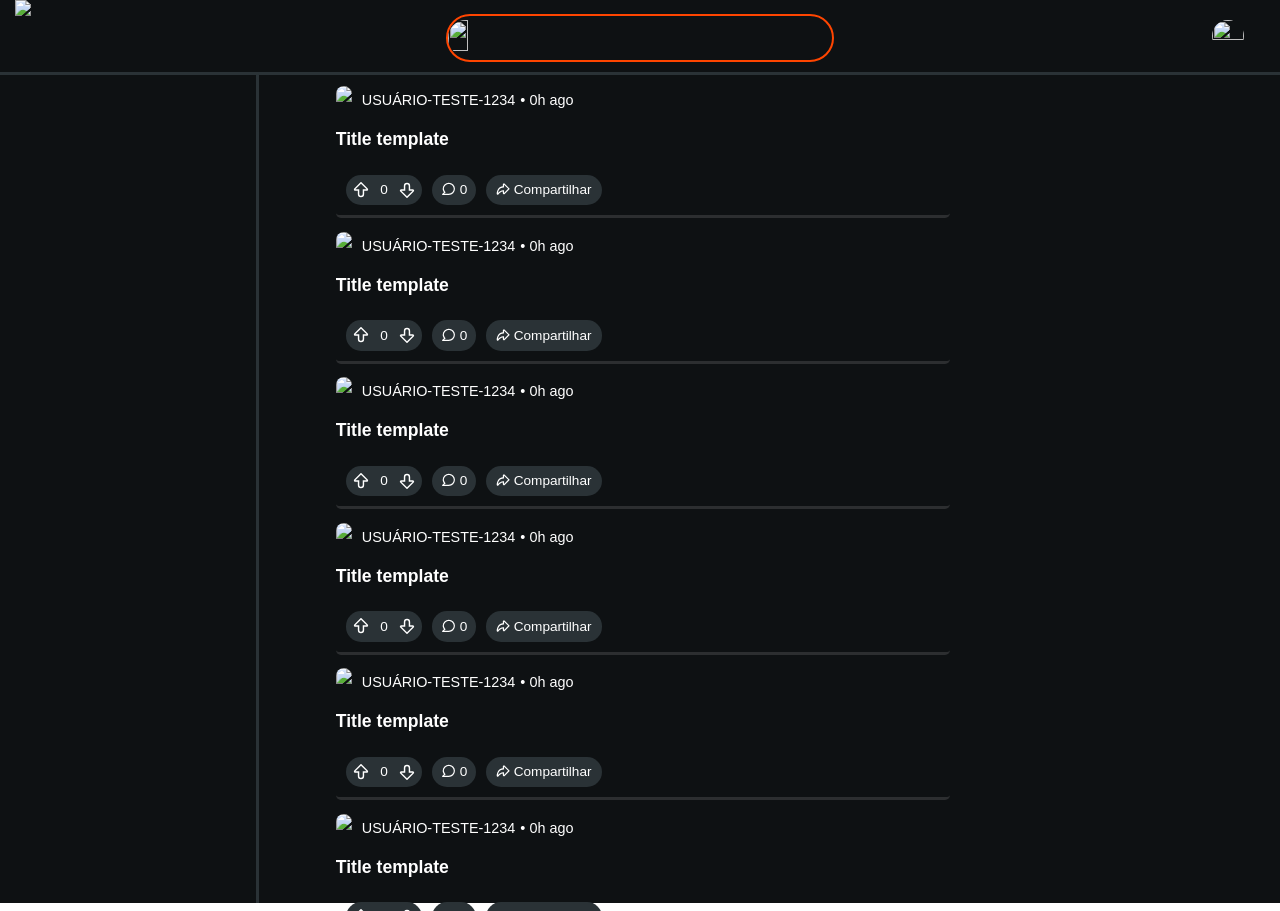
==== community.html @ 072a64a7 "Add files via upload" ====
<!DOCTYPE html>

<html lang="pt-br">

<head>
    <meta charset="UTF-8">
    <meta name="viewport" content="width: device-width initial-scale: 1.0">
    <link rel="stylesheet" href="style.css">
    <title>REDDIT 2</title>
</head>

<body>
    <!--TOPBAR-->
    <div class="main_topbar">
        <img src="https://logos-world.net/wp-content/uploads/2023/12/Reddit-Logo.png" class="logo">

        <!--SEARCH BAR-->
        <div id="main_search" class="search_bar">
            <img src="images/brand/reddit-mascot-no-bg.png" class="search_logo"> <!--logo-->
            <div>
                <input id="search_input" type="text">
                <button id="search_button" class="search_button"></button>
                <!--logo-->
            </div>
        </div>

        <!--PROFILE / SETTINGS-->
        <button id="profile_button" class="profile_button">
            <img id="profile_pfp" class="profile_pfp" src="images/pfps/pfp-mascot-blue.jpg">
        </button>
    </div>

    <!--SIDEBAR LEFT-->
    <div class="main_sidebar_left">
    </div>

    <!--SIDEBAR RIGHT-->
    <div class="main_sidebar_right">
        <!--APENAS PARA EQUILIBRIO DO VIEWPORT-->
    </div>

    <!--CONTENT-WINDOW-->
    <div class="main_content">
        <!--SUBREDDIT-->
        <div class="postx">

        </div>

        <div class="posts" id="posts_div">

            <!--POST TEMPLATE-->
            <div class="post" id="post_template" style="visibility: hidden; position: absolute;">

                <!--HEADER-->
                <div class="post_header">
                    <img class="post_pfp" src="images/pfps/pfp-mascot-blue.jpg">
                    <p class="post_username">USUÁRIO-TESTE-1234</p>
                    <p class="post_timeago">• <span class="time" style="--secs:0"></span> ago</p>
                </div>
                <h1 class="post_title">Title template</h1>

                <!--CONTENT VAI AQUI-->

                <div class="post_content">

                </div>

                <!--FOOTER-->
                <div class="post_footer">
                    <!--VOTES-->
                    <div class="post_votes">
                        <input type="checkbox" class="post_vote_upvote post_vote_button">

                        <p class="post_votes_count">0</p>

                        <input type="checkbox" class="post_vote_downvote post_vote_button">
                    </div>

                    <!--COMMENTS-->
                    <button class="post_subbutton post_button">
                        <svg class="bt_icon" xmlns="http://www.w3.org/2000/svg" viewBox="0 0 22 22">
                            <g>
                                <path
                                    d="M10 1a9 9 0 00-9 9c0 1.947.79 3.58 1.935 4.957L.231 17.661A.784.784 0 00.785 19H10a9 9 0 009-9 9 9 0 00-9-9zm0 16.2H6.162c-.994.004-1.907.053-3.045.144l-.076-.188a36.981 36.981 0 002.328-2.087l-1.05-1.263C3.297 12.576 2.8 11.331 2.8 10c0-3.97 3.23-7.2 7.2-7.2s7.2 3.23 7.2 7.2-3.23 7.2-7.2 7.2z">
                                </path>
                            </g>
                        </svg>
                        <p class="comment_count">0</p>
                    </button>

                    <!--SHARE-->
                    <button class="post_subbutton post_button">
                        <svg class="bt_icon" xmlns="http://www.w3.org/2000/svg" viewBox="0 0 22 22">
                            <g>
                                <path
                                    d="M12.8 17.524l6.89-6.887a.9.9 0 000-1.273L12.8 2.477a1.64 1.64 0 00-1.782-.349 1.64 1.64 0 00-1.014 1.518v2.593C4.054 6.728 1.192 12.075 1 17.376a1.353 1.353 0 00.862 1.32 1.35 1.35 0 001.531-.364l.334-.381c1.705-1.944 3.323-3.791 6.277-4.103v2.509c0 .667.398 1.262 1.014 1.518a1.638 1.638 0 001.783-.349v-.002zm-.994-1.548V12h-.9c-3.969 0-6.162 2.1-8.001 4.161.514-4.011 2.823-8.16 8-8.16h.9V4.024L17.784 10l-5.977 5.976z">
                                </path>
                            </g>
                        </svg>
                        <p style="padding-right: 5px;">Compartilhar</p>
                    </button>
                </div>
            </div>
        </div>
    </div>

    <script src="community.js"></script>
</body>

</html>
---- style.css ----
:root {
    --bg-color: #0E1113;
    --bg-sec: #2A3236;
    --bg-focus: #333D42;
    --bg-active: #3D494E;

    --search-focus: #181C1F;

    --text-color: #ffffff;

    --brand-color: #FF5700;
    --brand-subcolor: #FF4500;

    --upvote: #FF8b60;
    --neutral: #C6C6C6;
    --downvote: #9494FF;
}

body {
    overflow: hidden;
}

.main_topbar {
    position: absolute;
    top: 0;
    left: 0;
    width: 100dvw;
    height: 8dvh;
    background-color: var(--bg-color);

    .logo {
        margin-left: 15px;
        height: 100%;
    }

    .search_bar {
        transition: 0.2s;

        background-color: var(--bg-color);
        border-radius: 25px;
        border: 2px var(--brand-subcolor) solid;

        display: flex;
        justify-content: center;
        align-items: center;

        position: absolute;
        width: 30%;
        height: 60%;
        top: 20%;
        left: 50%;
        transform: translate(-50%, 0);

        div {
            height: 90%;
            width: 90%;
            position: relative;
            margin-top: 0;

            display: flex;
            align-items: center;

            input {
                transition: 0.2s;

                height: 85%;
                width: 90%;
                border-radius: 25px;
                overflow: hidden;
                border-style: hidden;

                background-color: transparent;
                outline: none;

                text-indent: 5px;
                text-align: start;
                color: white;

                &:focus {
                    transition: 0.2s;
                    text-indent: 10px;
                }
            }

            .search_button {
                transition: 0.2s;

                aspect-ratio: 1/1;
                height: 65%;

                margin-left: 2.5%;
                background-color: transparent;

                background-image: url("https://upload.wikimedia.org/wikipedia/commons/thumb/7/70/Search_icon.svg/3840px-Search_icon.svg.png");
                background-position: center;
                background-size: 90%;
                background-repeat: no-repeat;

                border-style: none;

                &:active {
                    transition: 0.1s;
                    background-size: 70%;
                }
            }
        }

        .search_logo {
            position: relative;
            aspect-ratio: 1/1;
            height: 85%;

            margin-right: 5px;

            border-radius: 50%;
        }

        &:hover {
            transition: 0.2s;
            background-color: var(--search-focus);

            border: 2px var(--brand-color) solid;
        }
    }

    .profile_button {
        transition: 0.2s;
        background-color: transparent;

        position: absolute;
        right: 25px;
        aspect-ratio: 1/1;
        top: 12.5%;
        height: 75%;

        border-radius: 50px;
        border-style: hidden;
        overflow: hidden;

        display: flex;
        justify-content: center;
        align-items: center;

        .profile_pfp {
            transition: 0.2s;
            width: 100%;
            aspect-ratio: 1/1;

            border-radius: 50px;

            border: 5px transparent solid;
        }

        &:hover {
            transition: 0.2s;

            .profile_pfp {
                transition: 0.2s;
                border: 4px var(--brand-color) solid;
            }
        }

        &:active {
            transition: 0.2s;

            .profile_pfp {
                transition: 0.1s;
                border: 7px var(--brand-subcolor) solid;
            }
        }
    }
}

.main_sidebar_left {
    position: absolute;
    top: 8dvh;
    left: 0;
    height: 92dvh;
    width: 20dvw;
    background-color: var(--bg-color);

    border-top: 3px var(--bg-sec) solid;
}

.main_sidebar_right {
    position: absolute;
    top: 8dvh;
    right: 0;
    height: 92dvh;
    width: 20dvw;
    background-color: var(--bg-color);

    border-top: 3px var(--bg-sec) solid;
}

.main_content {
    position: absolute;
    top: 8dvh;
    left: 20dvw;
    height: 92dvh;
    width: 60dvw;
    background-color: var(--bg-color);

    border-top: 3px var(--bg-sec) solid;
    border-left: 3px var(--bg-sec) solid;

    display: flex;
    justify-content: center;

    .posts::-webkit-scrollbar {
        display: none;
    }

    .posts {
        overflow-y: auto;
        margin-top: 1%;
        height: 100%;
        width: 80%;
    }
}

.post {
    min-height: 132.5px;
    width: 100%;
    margin-bottom: 10px;

    background-color: transparent;
    border-radius: 5px;

    border-bottom: #2C2E30 3px solid;

    position: relative;

    color: white;
    font-family: -apple-system, BlinkMacSystemFont, "Segoe UI", Roboto, "Helvetica Neue", Arial, "Apple Color Emoji", "Segoe UI Emoji", "Segoe UI Symbol", sans-serif;

    .post_header {
        display: flex;
        align-items: center;
        gap: 5px;
        height: 35px;

        font-size: 0.9rem;

        .post_pfp {
            height: 80%;
            border-radius: 50px;
            margin-right: 5px;
        }

        .post_username {}

        .post_timeago {}
    }

    .post_title {
        width: 100%;
        font-size: 1.1rem;
    }

    .post_content {
        width: 100%;
    }

    .post_footer {
        display: flex;
        gap: 10px;
        padding-left: 10px;

        position: absolute;
        bottom: 10px;

        p {
            font-size: 0.85rem;
        }

        .post_button {
            font-family: -apple-system, BlinkMacSystemFont, "Segoe UI", Roboto, "Helvetica Neue", Arial, "Apple Color Emoji", "Segoe UI Emoji", "Segoe UI Symbol", sans-serif;
            text-align: center;
            transition: 0.2s;
            color: white;

            background-color: var(--bg-sec);
            border-radius: 15px;
            border-style: none;

            padding-left: 5px;
            padding-right: 5px;

            min-width: 1.9rem;
            min-height: 1.9rem;
            max-height: 1.5rem;

            display: flex;
            justify-content: center;
            align-items: center;

            position: relative;

            &:hover {
                transition: 0.2s;
                background-color: var(--bg-focus);
            }

            &:active {
                transition: 0.1s;
                background-color: var(--bg-active);
            }
        }

        .post_votes {
            transition: 0.2s;
            font-family: -apple-system, BlinkMacSystemFont, "Segoe UI", Roboto, "Helvetica Neue", Arial, "Apple Color Emoji", "Segoe UI Emoji", "Segoe UI Symbol", sans-serif;
            text-align: center;
            transition: 0.2s;
            color: white;

            background-color: var(--bg-sec);
            border-radius: 15px;
            border-style: none;

            min-width: 1.9rem;
            min-height: 1.9rem;
            max-height: 1.5rem;

            display: flex;
            justify-content: center;
            align-items: center;

            position: relative;

            svg {
                height: 100%;
                width: 100%;
                fill: var(--neutral);
            }

            .post_vote_button {
                appearance: none;

                position: relative;
                display: flex;
                justify-content: center;
                align-items: center;

                transition: 0.2s;
                width: 1.9rem;
                aspect-ratio: 1/1;
                border-radius: 50px;
                border-style: none;
                background-color: transparent;
                margin: 0 0 0 0;

                &:hover {
                    transition: 0.2s;
                    background-color: var(--bg-active)
                }
            }

            .post_vote_upvote {
                &::before {
                    content: "";
                    background-image: url("data:image/svg+xml,%3Csvg rpl='' height='16' fill='white' icon-name='upvote' viewBox='0 0 20 20' width='16' xmlns='http://www.w3.org/2000/svg'%3E %3Cpath d='M10 19a3.966 3.966 0 01-3.96-3.962V10.98H2.838a1.731 1.731 0 01-1.605-1.073 1.734 1.734 0 01.377-1.895L9.364.254a.925.925 0 011.272 0l7.754 7.759c.498.499.646 1.242.376 1.894-.27.652-.9 1.073-1.605 1.073h-3.202v4.058A3.965 3.965 0 019.999 19H10zM2.989 9.179H7.84v5.731c0 1.13.81 2.163 1.934 2.278a2.163 2.163 0 002.386-2.15V9.179h4.851L10 2.163 2.989 9.179z'%3E %3C/path%3E %3C/svg%3E");
                    background-repeat: no-repeat;
                    background-position: center;
                    background-size: auto;
                    aspect-ratio: 1/1;
                    height: 100%;
                }

                &:checked {
                    &::before {
                        background-image: url("data:image/svg+xml,%3Csvg rpl='' fill='white' height='16' icon-name='upvote-fill' viewBox='0 0 20 20' width='16' xmlns='http://www.w3.org/2000/svg'%3E %3C!--?lit$479039378$--%3E%3C!--?lit$479039378$--%3E%3Cpath d='M10 19a3.966 3.966 0 01-3.96-3.962V10.98H2.838a1.731 1.731 0 01-1.605-1.073 1.734 1.734 0 01.377-1.895L9.364.254a.925.925 0 011.272 0l7.754 7.759c.498.499.646 1.242.376 1.894-.27.652-.9 1.073-1.605 1.073h-3.202v4.058A3.965 3.965 0 019.999 19H10z'%3E%3C/path%3E%3C!--?--%3E %3C/svg%3E");
                    }
                }
            }

            .post_vote_downvote {
                &::before {
                    content: "";
                    background-image: url("data:image/svg+xml,%3Csvg rpl='' height='16' fill='white' icon-name='upvote' viewBox='0 0 20 20' width='16' xmlns='http://www.w3.org/2000/svg'%3E %3Cpath d='M10 1a3.966 3.966 0 013.96 3.962V9.02h3.202c.706 0 1.335.42 1.605 1.073.27.652.122 1.396-.377 1.895l-7.754 7.759a.925.925 0 01-1.272 0l-7.754-7.76a1.734 1.734 0 01-.376-1.894c.27-.652.9-1.073 1.605-1.073h3.202V4.962A3.965 3.965 0 0110 1zm7.01 9.82h-4.85V5.09c0-1.13-.81-2.163-1.934-2.278a2.163 2.163 0 00-2.386 2.15v5.859H2.989l7.01 7.016 7.012-7.016z'%3E %3C/path%3E %3C/svg%3E");
                    background-repeat: no-repeat;
                    background-position: center;
                    background-size: auto;
                    aspect-ratio: 1/1;
                    height: 100%;
                }

                &:checked {
                    &::before {
                        background-image: url("data:image/svg+xml,%3Csvg rpl='' fill='white' height='16' icon-name='downvote-fill' viewBox='0 0 20 20' width='16' xmlns='http://www.w3.org/2000/svg'%3E %3C!--?lit$479039378$--%3E%3C!--?lit$479039378$--%3E%3Cpath d='M10 1a3.966 3.966 0 013.96 3.962V9.02h3.202c.706 0 1.335.42 1.605 1.073.27.652.122 1.396-.377 1.895l-7.754 7.759a.925.925 0 01-1.272 0l-7.754-7.76a1.734 1.734 0 01-.376-1.894c.27-.652.9-1.073 1.605-1.073h3.202V4.962A3.965 3.965 0 0110 1z'%3E%3C/path%3E%3C!--?--%3E %3C/svg%3E");
                    }
                }
            }

            .post_votes_count {
                padding-left: 4px;
                padding-right: 4px;
            }
        }

        .post_subbutton {
            .bt_icon {
                width: 15px;
                aspect-ratio: 1/1;
                padding-left: 5px;
                padding-right: 2.5px;
                fill: white;
            }

            p {
                padding-right: 4px;
            }
        }
    }
}
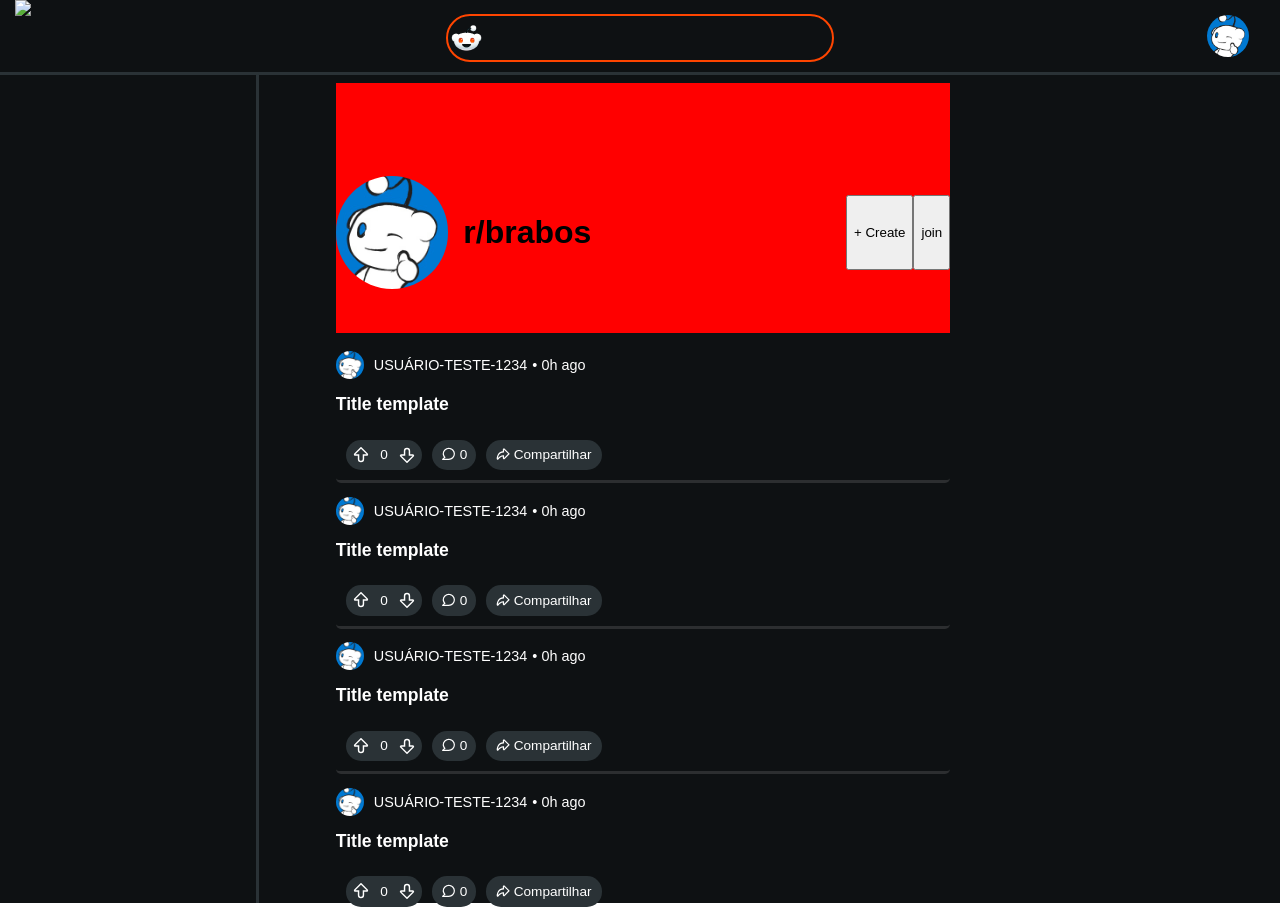
==== commit 6bbde34d: "Add files via upload" ====
--- a/community.html
+++ b/community.html
@@ -41,12 +41,24 @@
 
     <!--CONTENT-WINDOW-->
     <div class="main_content">
-        <!--SUBREDDIT-->
-        <div class="postx">
-
-        </div>
-
         <div class="posts" id="posts_div">
+            <!--SUBREDDIT-TOPBAR-->
+            <div class="subreddit" id="subreddit">
+                <div class="sub_img"></div>
+                <!--sub_info-->
+                <div class="sub_info">
+                    <!--text-->
+                    <div class="sub_text">
+                        <img class="sub_pfp" src="images/pfps/pfp-mascot-blue.jpg">
+                        <h1 class="sub_name">r/brabos</h1>
+                    </div>
+                    <!--buttons-->
+                    <div class="sub_buttons">
+                        <button class="sub_create">+ Create</button>
+                        <button class="sub_join">join</button>
+                    </div>
+                </div>
+            </div>
 
             <!--POST TEMPLATE-->
             <div class="post" id="post_template" style="visibility: hidden; position: absolute;">
--- a/style.css
+++ b/style.css
@@ -14,6 +14,8 @@
     --upvote: #FF8b60;
     --neutral: #C6C6C6;
     --downvote: #9494FF;
+
+    --main-font: -apple-system, BlinkMacSystemFont, "Segoe UI", Roboto, "Helvetica Neue", Arial, "Apple Color Emoji", "Segoe UI Emoji", "Segoe UI Symbol", sans-serif;
 }
 
 body {
@@ -219,6 +221,54 @@
     }
 }
 
+.subreddit {
+    background-color: red; 
+    height: 250px; 
+    width: 100%;
+
+    margin-bottom: 15px;
+
+    .sub_img {
+        width: 100%;
+        height: 45%;
+    }
+
+    .sub_info {
+        position: relative;
+        display: flex;
+        width: 100%;
+        height: 30%;
+
+        font-family: var(--main-font);
+
+        .sub_text {
+            position: absolute;
+            left: 0;
+            display: flex;
+            justify-content: center;
+            align-items: center;
+            height: 100%;
+
+            .sub_pfp {
+                border-radius: 100px;
+                height: 150%;
+                margin-right: 15px;
+            }
+
+            .sub_name {
+            }
+        }
+
+        .sub_buttons {
+            position: absolute;
+            right: 0;
+            display: flex;
+            justify-content: center;
+            height: 100%;
+        }
+    }
+}
+
 .post {
     min-height: 132.5px;
     width: 100%;
@@ -232,7 +282,7 @@
     position: relative;
 
     color: white;
-    font-family: -apple-system, BlinkMacSystemFont, "Segoe UI", Roboto, "Helvetica Neue", Arial, "Apple Color Emoji", "Segoe UI Emoji", "Segoe UI Symbol", sans-serif;
+    font-family: var(--main-font);
 
     .post_header {
         display: flex;
@@ -310,7 +360,7 @@
 
         .post_votes {
             transition: 0.2s;
-            font-family: -apple-system, BlinkMacSystemFont, "Segoe UI", Roboto, "Helvetica Neue", Arial, "Apple Color Emoji", "Segoe UI Emoji", "Segoe UI Symbol", sans-serif;
+            font-family: var(--main-font);
             text-align: center;
             transition: 0.2s;
             color: white;
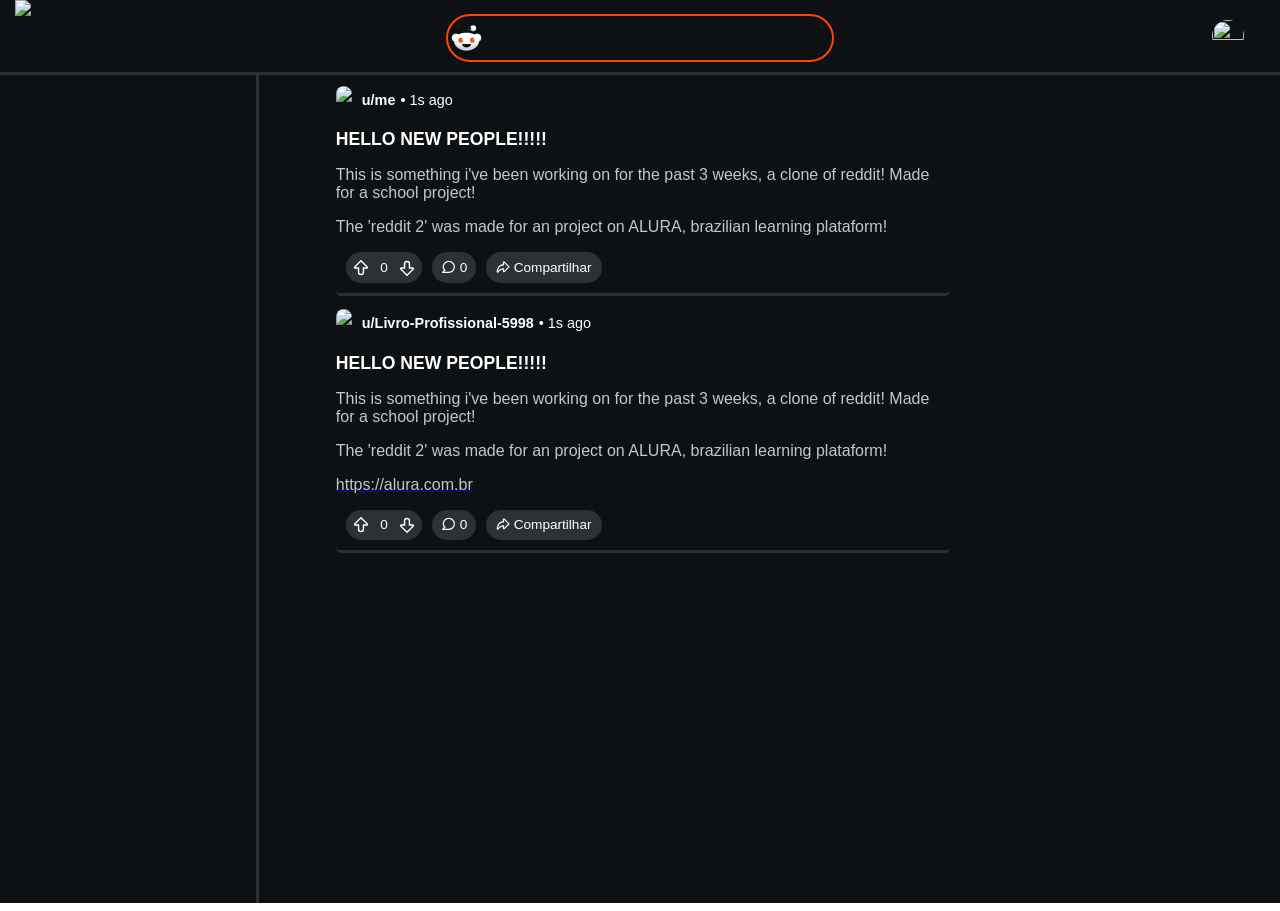
==== commit 502a6271: "Add files via upload" ====
--- a/community.html
+++ b/community.html
@@ -25,8 +25,8 @@
         </div>
 
         <!--PROFILE / SETTINGS-->
-        <button id="profile_button" class="profile_button">
-            <img id="profile_pfp" class="profile_pfp" src="images/pfps/pfp-mascot-blue.jpg">
+        <button id="main_profile_button" class="profile_button">
+            <img id="main_profile_pfp" class="profile_pfp" src="images/pfps/pfp-mascot-blue.jpg">
         </button>
     </div>
 
@@ -41,31 +41,19 @@
 
     <!--CONTENT-WINDOW-->
     <div class="main_content">
+        <!--SUBREDDIT-->
+        <div class="postx">
+
+        </div>
+
         <div class="posts" id="posts_div">
-            <!--SUBREDDIT-TOPBAR-->
-            <div class="subreddit" id="subreddit">
-                <div class="sub_img"></div>
-                <!--sub_info-->
-                <div class="sub_info">
-                    <!--text-->
-                    <div class="sub_text">
-                        <img class="sub_pfp" src="images/pfps/pfp-mascot-blue.jpg">
-                        <h1 class="sub_name">r/brabos</h1>
-                    </div>
-                    <!--buttons-->
-                    <div class="sub_buttons">
-                        <button class="sub_create">+ Create</button>
-                        <button class="sub_join">join</button>
-                    </div>
-                </div>
-            </div>
 
             <!--POST TEMPLATE-->
             <div class="post" id="post_template" style="visibility: hidden; position: absolute;">
 
                 <!--HEADER-->
                 <div class="post_header">
-                    <img class="post_pfp" src="images/pfps/pfp-mascot-blue.jpg">
+                    <img class="post_pfp" src="images/pfps/acid_green (1).png">
                     <p class="post_username">USUÁRIO-TESTE-1234</p>
                     <p class="post_timeago">• <span class="time" style="--secs:0"></span> ago</p>
                 </div>
@@ -116,7 +104,9 @@
         </div>
     </div>
 
-    <script src="community.js"></script>
+    <script type="module" src="community.js"></script>
+    <script type="module" src="profile.js"></script>
+    <script type="module" src="post_creator.js"></script>
 </body>
 
 </html>
--- a/style.css
+++ b/style.css
@@ -14,8 +14,6 @@
     --upvote: #FF8b60;
     --neutral: #C6C6C6;
     --downvote: #9494FF;
-
-    --main-font: -apple-system, BlinkMacSystemFont, "Segoe UI", Roboto, "Helvetica Neue", Arial, "Apple Color Emoji", "Segoe UI Emoji", "Segoe UI Symbol", sans-serif;
 }
 
 body {
@@ -221,54 +219,6 @@
     }
 }
 
-.subreddit {
-    background-color: red; 
-    height: 250px; 
-    width: 100%;
-
-    margin-bottom: 15px;
-
-    .sub_img {
-        width: 100%;
-        height: 45%;
-    }
-
-    .sub_info {
-        position: relative;
-        display: flex;
-        width: 100%;
-        height: 30%;
-
-        font-family: var(--main-font);
-
-        .sub_text {
-            position: absolute;
-            left: 0;
-            display: flex;
-            justify-content: center;
-            align-items: center;
-            height: 100%;
-
-            .sub_pfp {
-                border-radius: 100px;
-                height: 150%;
-                margin-right: 15px;
-            }
-
-            .sub_name {
-            }
-        }
-
-        .sub_buttons {
-            position: absolute;
-            right: 0;
-            display: flex;
-            justify-content: center;
-            height: 100%;
-        }
-    }
-}
-
 .post {
     min-height: 132.5px;
     width: 100%;
@@ -282,7 +232,7 @@
     position: relative;
 
     color: white;
-    font-family: var(--main-font);
+    font-family: -apple-system, BlinkMacSystemFont, "Segoe UI", Roboto, "Helvetica Neue", Arial, "Apple Color Emoji", "Segoe UI Emoji", "Segoe UI Symbol", sans-serif;
 
     .post_header {
         display: flex;
@@ -298,7 +248,9 @@
             margin-right: 5px;
         }
 
-        .post_username {}
+        .post_username {
+            font-weight: bold;
+        }
 
         .post_timeago {}
     }
@@ -310,6 +262,10 @@
 
     .post_content {
         width: 100%;
+
+        p {
+            color: var(--neutral);
+        }
     }
 
     .post_footer {
@@ -317,8 +273,7 @@
         gap: 10px;
         padding-left: 10px;
 
-        position: absolute;
-        bottom: 10px;
+        margin-bottom: 10px;
 
         p {
             font-size: 0.85rem;
@@ -360,7 +315,7 @@
 
         .post_votes {
             transition: 0.2s;
-            font-family: var(--main-font);
+            font-family: -apple-system, BlinkMacSystemFont, "Segoe UI", Roboto, "Helvetica Neue", Arial, "Apple Color Emoji", "Segoe UI Emoji", "Segoe UI Symbol", sans-serif;
             text-align: center;
             transition: 0.2s;
             color: white;
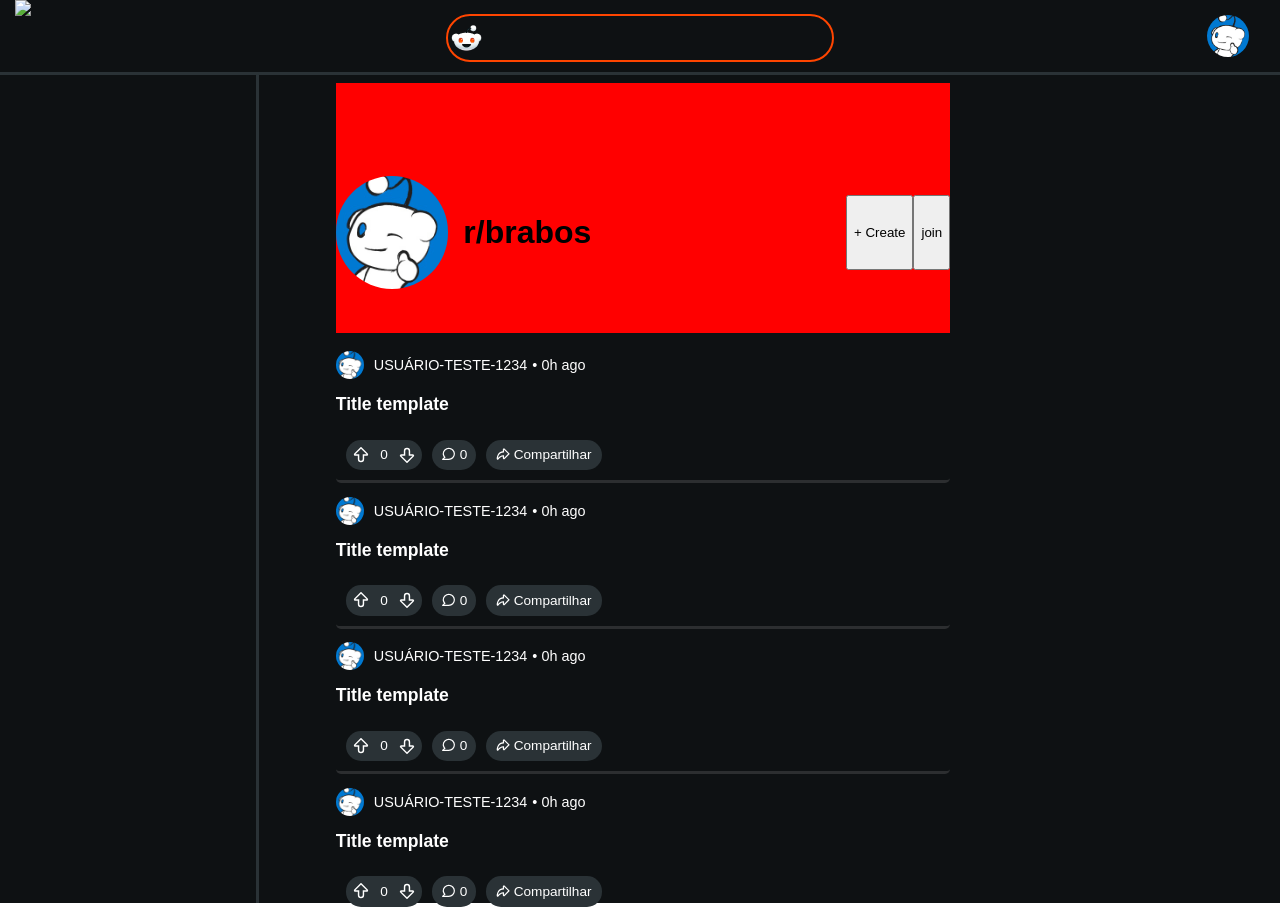
==== commit 72978796: "Add files via upload" ====
--- a/community.html
+++ b/community.html
@@ -25,8 +25,8 @@
         </div>
 
         <!--PROFILE / SETTINGS-->
-        <button id="main_profile_button" class="profile_button">
-            <img id="main_profile_pfp" class="profile_pfp" src="images/pfps/pfp-mascot-blue.jpg">
+        <button id="profile_button" class="profile_button">
+            <img id="profile_pfp" class="profile_pfp" src="images/pfps/pfp-mascot-blue.jpg">
         </button>
     </div>
 
@@ -41,19 +41,31 @@
 
     <!--CONTENT-WINDOW-->
     <div class="main_content">
-        <!--SUBREDDIT-->
-        <div class="postx">
-
-        </div>
-
         <div class="posts" id="posts_div">
+            <!--SUBREDDIT-TOPBAR-->
+            <div class="subreddit" id="subreddit">
+                <div class="sub_img"></div>
+                <!--sub_info-->
+                <div class="sub_info">
+                    <!--text-->
+                    <div class="sub_text">
+                        <img class="sub_pfp" src="images/pfps/pfp-mascot-blue.jpg">
+                        <h1 class="sub_name">r/brabos</h1>
+                    </div>
+                    <!--buttons-->
+                    <div class="sub_buttons">
+                        <button class="sub_create">+ Create</button>
+                        <button class="sub_join">join</button>
+                    </div>
+                </div>
+            </div>
 
             <!--POST TEMPLATE-->
             <div class="post" id="post_template" style="visibility: hidden; position: absolute;">
 
                 <!--HEADER-->
                 <div class="post_header">
-                    <img class="post_pfp" src="images/pfps/acid_green (1).png">
+                    <img class="post_pfp" src="images/pfps/pfp-mascot-blue.jpg">
                     <p class="post_username">USUÁRIO-TESTE-1234</p>
                     <p class="post_timeago">• <span class="time" style="--secs:0"></span> ago</p>
                 </div>
@@ -104,9 +116,7 @@
         </div>
     </div>
 
-    <script type="module" src="community.js"></script>
-    <script type="module" src="profile.js"></script>
-    <script type="module" src="post_creator.js"></script>
+    <script src="community.js"></script>
 </body>
 
 </html>
--- a/style.css
+++ b/style.css
@@ -14,6 +14,8 @@
     --upvote: #FF8b60;
     --neutral: #C6C6C6;
     --downvote: #9494FF;
+
+    --main-font: -apple-system, BlinkMacSystemFont, "Segoe UI", Roboto, "Helvetica Neue", Arial, "Apple Color Emoji", "Segoe UI Emoji", "Segoe UI Symbol", sans-serif;
 }
 
 body {
@@ -219,6 +221,54 @@
     }
 }
 
+.subreddit {
+    background-color: red; 
+    height: 250px; 
+    width: 100%;
+
+    margin-bottom: 15px;
+
+    .sub_img {
+        width: 100%;
+        height: 45%;
+    }
+
+    .sub_info {
+        position: relative;
+        display: flex;
+        width: 100%;
+        height: 30%;
+
+        font-family: var(--main-font);
+
+        .sub_text {
+            position: absolute;
+            left: 0;
+            display: flex;
+            justify-content: center;
+            align-items: center;
+            height: 100%;
+
+            .sub_pfp {
+                border-radius: 100px;
+                height: 150%;
+                margin-right: 15px;
+            }
+
+            .sub_name {
+            }
+        }
+
+        .sub_buttons {
+            position: absolute;
+            right: 0;
+            display: flex;
+            justify-content: center;
+            height: 100%;
+        }
+    }
+}
+
 .post {
     min-height: 132.5px;
     width: 100%;
@@ -232,7 +282,7 @@
     position: relative;
 
     color: white;
-    font-family: -apple-system, BlinkMacSystemFont, "Segoe UI", Roboto, "Helvetica Neue", Arial, "Apple Color Emoji", "Segoe UI Emoji", "Segoe UI Symbol", sans-serif;
+    font-family: var(--main-font);
 
     .post_header {
         display: flex;
@@ -248,9 +298,7 @@
             margin-right: 5px;
         }
 
-        .post_username {
-            font-weight: bold;
-        }
+        .post_username {}
 
         .post_timeago {}
     }
@@ -262,10 +310,6 @@
 
     .post_content {
         width: 100%;
-
-        p {
-            color: var(--neutral);
-        }
     }
 
     .post_footer {
@@ -273,7 +317,8 @@
         gap: 10px;
         padding-left: 10px;
 
-        margin-bottom: 10px;
+        position: absolute;
+        bottom: 10px;
 
         p {
             font-size: 0.85rem;
@@ -315,7 +360,7 @@
 
         .post_votes {
             transition: 0.2s;
-            font-family: -apple-system, BlinkMacSystemFont, "Segoe UI", Roboto, "Helvetica Neue", Arial, "Apple Color Emoji", "Segoe UI Emoji", "Segoe UI Symbol", sans-serif;
+            font-family: var(--main-font);
             text-align: center;
             transition: 0.2s;
             color: white;
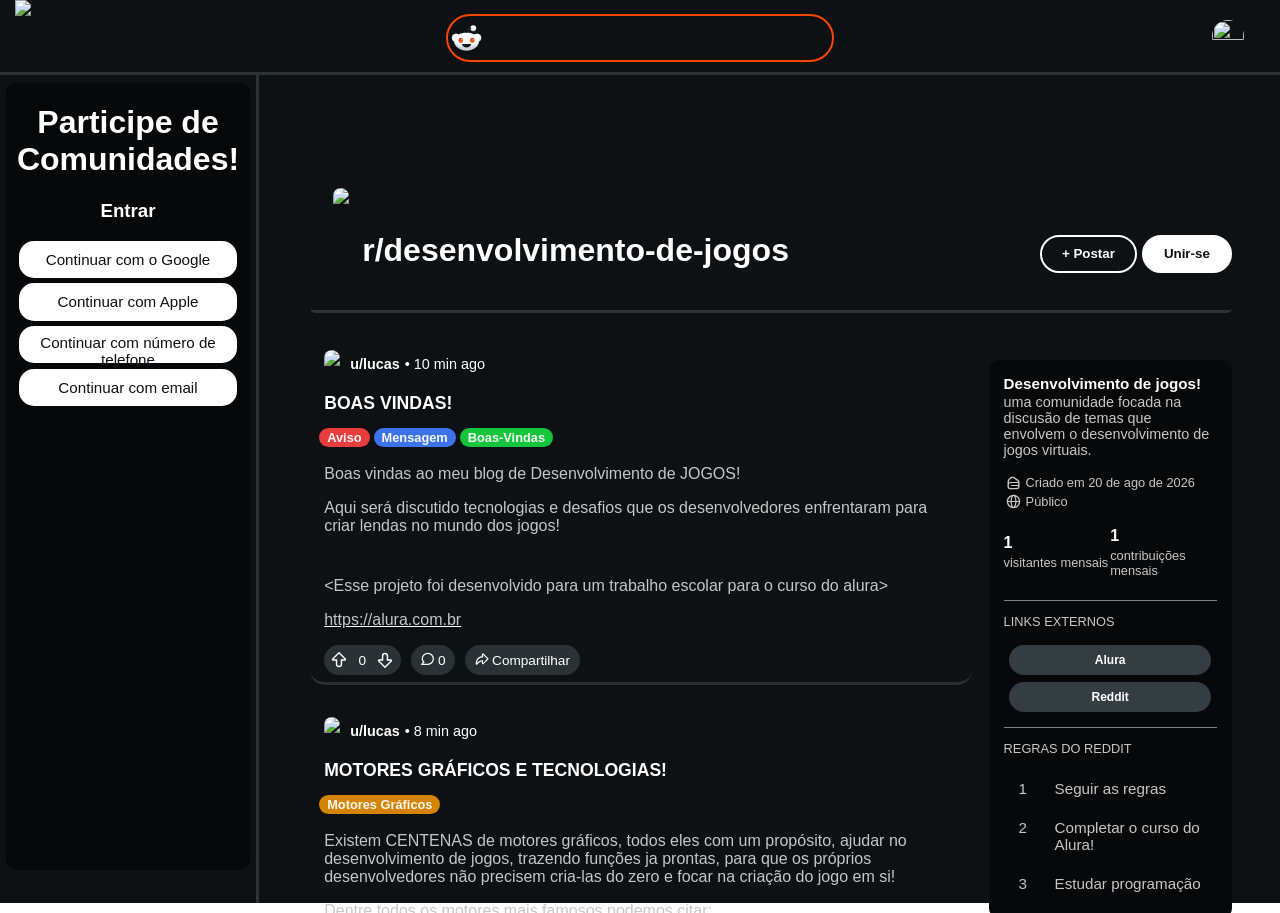
==== commit 69ac7bf8: "Add files via upload" ====
--- a/community.html
+++ b/community.html
@@ -25,98 +25,188 @@
         </div>
 
         <!--PROFILE / SETTINGS-->
-        <button id="profile_button" class="profile_button">
-            <img id="profile_pfp" class="profile_pfp" src="images/pfps/pfp-mascot-blue.jpg">
+        <button id="main_profile_button" class="profile_button">
+            <img id="main_profile_pfp" class="profile_pfp" src="images/pfps/pfp-mascot-blue.jpg">
         </button>
     </div>
 
     <!--SIDEBAR LEFT-->
     <div class="main_sidebar_left">
-    </div>
-
-    <!--SIDEBAR RIGHT-->
-    <div class="main_sidebar_right">
-        <!--APENAS PARA EQUILIBRIO DO VIEWPORT-->
+        <div class="left_login_info">
+            <h1>Participe de Comunidades!</h1>
+            <h3>Entrar</h3>
+            <!--Buttons-->
+            <button>
+                Continuar com o Google
+            </button>
+            <button>
+                Continuar com Apple
+            </button>
+            <button>
+                Continuar com número de telefone
+            </button>
+            <button>
+                Continuar com email
+            </button>
+        </div>
     </div>
 
     <!--CONTENT-WINDOW-->
     <div class="main_content">
-        <div class="posts" id="posts_div">
+        <div class="content_center">
             <!--SUBREDDIT-TOPBAR-->
             <div class="subreddit" id="subreddit">
-                <div class="sub_img"></div>
+                <div class="sub_img" style="background-image: url(images/brand/bck.jpg);"></div>
                 <!--sub_info-->
                 <div class="sub_info">
                     <!--text-->
                     <div class="sub_text">
-                        <img class="sub_pfp" src="images/pfps/pfp-mascot-blue.jpg">
-                        <h1 class="sub_name">r/brabos</h1>
+                        <img class="sub_pfp" src="images/brand/logo.jpg">
+                        <h1 class="sub_name">r/desenvolvimento-de-jogos</h1>
                     </div>
                     <!--buttons-->
                     <div class="sub_buttons">
-                        <button class="sub_create">+ Create</button>
-                        <button class="sub_join">join</button>
-                    </div>
-                </div>
-            </div>
-
-            <!--POST TEMPLATE-->
-            <div class="post" id="post_template" style="visibility: hidden; position: absolute;">
-
-                <!--HEADER-->
-                <div class="post_header">
-                    <img class="post_pfp" src="images/pfps/pfp-mascot-blue.jpg">
-                    <p class="post_username">USUÁRIO-TESTE-1234</p>
-                    <p class="post_timeago">• <span class="time" style="--secs:0"></span> ago</p>
-                </div>
-                <h1 class="post_title">Title template</h1>
-
-                <!--CONTENT VAI AQUI-->
-
-                <div class="post_content">
-
-                </div>
-
-                <!--FOOTER-->
-                <div class="post_footer">
-                    <!--VOTES-->
-                    <div class="post_votes">
-                        <input type="checkbox" class="post_vote_upvote post_vote_button">
-
-                        <p class="post_votes_count">0</p>
-
-                        <input type="checkbox" class="post_vote_downvote post_vote_button">
-                    </div>
-
-                    <!--COMMENTS-->
-                    <button class="post_subbutton post_button">
-                        <svg class="bt_icon" xmlns="http://www.w3.org/2000/svg" viewBox="0 0 22 22">
-                            <g>
-                                <path
-                                    d="M10 1a9 9 0 00-9 9c0 1.947.79 3.58 1.935 4.957L.231 17.661A.784.784 0 00.785 19H10a9 9 0 009-9 9 9 0 00-9-9zm0 16.2H6.162c-.994.004-1.907.053-3.045.144l-.076-.188a36.981 36.981 0 002.328-2.087l-1.05-1.263C3.297 12.576 2.8 11.331 2.8 10c0-3.97 3.23-7.2 7.2-7.2s7.2 3.23 7.2 7.2-3.23 7.2-7.2 7.2z">
-                                </path>
-                            </g>
+                        <button class="sub_create sub_button sub_post">+ Postar</button>
+                        <button class="sub_join sub_button sub_join">Unir-se</button>
+                    </div>
+                </div>
+            </div>
+
+            <!--POSTS-->
+            <div class="posts" id="posts_div">
+                <!--POST TEMPLATE-->
+                <div class="post" id="post_template" style="visibility: hidden; position: absolute;">
+                    <!--HEADER-->
+                    <div class="post_header">
+                        <img class="post_pfp" src="images/pfps/acid_green (1).png">
+                        <p class="post_username">USUÁRIO-TESTE-1234</p>
+                        <p class="post_timeago">• <span class="time" style="--secs:0"></span> ago</p>
+                    </div>
+                    <h1 class="post_title">Title template</h1>
+
+                    <!--TAGS-->
+                    <div class="post_tags">
+                    </div>
+
+                    <!--CONTENT VAI AQUI-->
+
+                    <div class="post_content">
+
+                    </div>
+
+                    <!--FOOTER-->
+                    <div class="post_footer">
+                        <!--VOTES-->
+                        <div class="post_votes">
+                            <input type="checkbox" class="post_vote_upvote post_vote_button">
+
+                            <p class="post_votes_count">0</p>
+
+                            <input type="checkbox" class="post_vote_downvote post_vote_button">
+                        </div>
+
+                        <!--COMMENTS-->
+                        <button class="post_subbutton post_button">
+                            <svg class="bt_icon" xmlns="http://www.w3.org/2000/svg" viewBox="0 0 22 22">
+                                <g>
+                                    <path
+                                        d="M10 1a9 9 0 00-9 9c0 1.947.79 3.58 1.935 4.957L.231 17.661A.784.784 0 00.785 19H10a9 9 0 009-9 9 9 0 00-9-9zm0 16.2H6.162c-.994.004-1.907.053-3.045.144l-.076-.188a36.981 36.981 0 002.328-2.087l-1.05-1.263C3.297 12.576 2.8 11.331 2.8 10c0-3.97 3.23-7.2 7.2-7.2s7.2 3.23 7.2 7.2-3.23 7.2-7.2 7.2z">
+                                    </path>
+                                </g>
+                            </svg>
+                            <p class="comment_count">0</p>
+                        </button>
+
+                        <!--SHARE-->
+                        <button class="post_subbutton post_button">
+                            <svg class="bt_icon" xmlns="http://www.w3.org/2000/svg" viewBox="0 0 22 22">
+                                <g>
+                                    <path
+                                        d="M12.8 17.524l6.89-6.887a.9.9 0 000-1.273L12.8 2.477a1.64 1.64 0 00-1.782-.349 1.64 1.64 0 00-1.014 1.518v2.593C4.054 6.728 1.192 12.075 1 17.376a1.353 1.353 0 00.862 1.32 1.35 1.35 0 001.531-.364l.334-.381c1.705-1.944 3.323-3.791 6.277-4.103v2.509c0 .667.398 1.262 1.014 1.518a1.638 1.638 0 001.783-.349v-.002zm-.994-1.548V12h-.9c-3.969 0-6.162 2.1-8.001 4.161.514-4.011 2.823-8.16 8-8.16h.9V4.024L17.784 10l-5.977 5.976z">
+                                    </path>
+                                </g>
+                            </svg>
+                            <p style="padding-right: 5px;">Compartilhar</p>
+                        </button>
+                    </div>
+                </div>
+            </div>
+
+            <div class="sub_sidebar">
+                <!--information-->
+                <div class="sub_sideinfo">
+                    <!--info-->
+                    <p class="info_title"><strong>Desenvolvimento de jogos!</strong></p>
+                    <p class="info_desc">uma comunidade focada na discusão de temas que envolvem o desenvolvimento de
+                        jogos virtuais.</p>
+
+                    <!--sub desc info-->
+                    <div class="info_subinfo">
+                        <svg class="ico" part="svg" xmlns="http://www.w3.org/2000/svg" viewBox="0 0 20 20"
+                            fill="currentColor">
+                            <path
+                                d="m16.771 6.795-5.776-4.072c-1.099-.774-2.521-.939-3.716-.429-.945.405-1.875.998-2.688 1.714-1.646 1.45-2.59 3.584-2.59 5.855v5.834c0 1.82 1.48 3.301 3.3 3.301h9.4c1.819 0 3.3-1.48 3.3-3.3V9.165c0-.94-.46-1.828-1.229-2.372l-.001.001ZM5.779 5.36a8.38 8.38 0 012.208-1.41c.234-.1.487-.15.743-.15.425 0 .857.135 1.227.396l5.844 4.12a.464.464 0 01.183.542.465.465 0 01-.463.34h-9.52c-.822 0-1.578.267-2.2.712v-.045c0-1.754.721-3.396 1.979-4.504h-.001ZM14.7 17.2H5.3a1.501 1.501 0 01-1.499-1.5v-2.704c0-1.213.987-2.2 2.2-2.2h9.52c.239 0 .466-.04.679-.11v1.876a.638.638 0 01-.638.638H7v1.6h8.562c.223 0 .434-.043.638-.104v1.003c0 .828-.672 1.501-1.499 1.501H14.7Z">
+                            </path>
                         </svg>
-                        <p class="comment_count">0</p>
-                    </button>
-
-                    <!--SHARE-->
-                    <button class="post_subbutton post_button">
-                        <svg class="bt_icon" xmlns="http://www.w3.org/2000/svg" viewBox="0 0 22 22">
-                            <g>
-                                <path
-                                    d="M12.8 17.524l6.89-6.887a.9.9 0 000-1.273L12.8 2.477a1.64 1.64 0 00-1.782-.349 1.64 1.64 0 00-1.014 1.518v2.593C4.054 6.728 1.192 12.075 1 17.376a1.353 1.353 0 00.862 1.32 1.35 1.35 0 001.531-.364l.334-.381c1.705-1.944 3.323-3.791 6.277-4.103v2.509c0 .667.398 1.262 1.014 1.518a1.638 1.638 0 001.783-.349v-.002zm-.994-1.548V12h-.9c-3.969 0-6.162 2.1-8.001 4.161.514-4.011 2.823-8.16 8-8.16h.9V4.024L17.784 10l-5.977 5.976z">
-                                </path>
-                            </g>
+                        <p>Criado em 20 de ago de 2026</p>
+                    </div>
+                    <div class="info_subinfo">
+                        <svg class="ico" part="svg" xmlns="http://www.w3.org/2000/svg" viewBox="0 0 20 20"
+                            fill="currentColor">
+                            <path
+                                d="M10 1c-4.96 0-9 4.04-9 9s4.04 9 9 9 9-4.04 9-9-4.04-9-9-9Zm7.15 8.2h-3.17c-.1-2.37-.62-4.46-1.4-5.91 2.46.95 4.27 3.2 4.57 5.91Zm-7.15 8c-.66 0-2.2-2.24-2.38-6.4h4.76c-.18 4.16-1.73 6.4-2.38 6.4Zm-2.38-8C7.8 5.04 9.35 2.8 10 2.8c.65 0 2.2 2.24 2.38 6.4H7.62Zm-.2-5.91c-.78 1.45-1.3 3.55-1.4 5.91H2.85c.3-2.71 2.11-4.97 4.57-5.91ZM2.85 10.8h3.17c.1 2.37.62 4.46 1.4 5.91-2.46-.95-4.27-3.2-4.57-5.91Zm9.73 5.91c.78-1.45 1.3-3.55 1.4-5.91h3.17a7.188 7.188 0 01-4.57 5.91Z">
+                            </path>
                         </svg>
-                        <p style="padding-right: 5px;">Compartilhar</p>
-                    </button>
+                        <p>Público</p>
+                    </div>
+
+                    <div class="info_visits">
+                        <div>
+                            <h3><strong>1</strong></h3>
+                            <p>visitantes mensais</p>
+                        </div>
+                        <div>
+                            <h3><strong>1</strong></h3>
+                            <p>contribuições mensais</p>
+                        </div>
+                    </div>
+                </div>
+
+                <!--divider-->
+                <div style="width: 100%; height: 1px; background-color: rgba(255,255,255,0.5);"></div>
+
+                <!--Community Buttons-->
+                <p class="sub_tt">LINKS EXTERNOS</p>
+                <div class="sub_custom">
+                    <a href="https://alura.com.br"><button>Alura</button></a>
+                    <a href="https://www.reddit.com"><button>Reddit</button></a>
+                </div>
+
+                <!--divider-->
+                <div style="width: 100%; height: 1px; background-color: rgba(255,255,255,0.5);"></div>
+
+                <!--Regras-->
+                <p class="sub_tt">REGRAS DO REDDIT</p>
+                <div class="sub_rules">
+                    <div class="rule">
+                        <p class="rule_num">1</p>
+                        <p class="rule_desc">Seguir as regras</p>
+                    </div>
+                    <div class="rule">
+                        <p class="rule_num">2</p>
+                        <p class="rule_desc">Completar o curso do Alura!</p>
+                    </div>
+                    <div class="rule">
+                        <p class="rule_num">3</p>
+                        <p class="rule_desc">Estudar programação</p>
+                    </div>
                 </div>
             </div>
         </div>
     </div>
 
     <script src="community.js"></script>
+    <script src="post_creator.js"></script>
 </body>
 
 </html>
--- a/style.css
+++ b/style.css
@@ -41,6 +41,7 @@
         background-color: var(--bg-color);
         border-radius: 25px;
         border: 2px var(--brand-subcolor) solid;
+        font-family: var(--main-font);
 
         display: flex;
         justify-content: center;
@@ -77,6 +78,7 @@
                 text-indent: 5px;
                 text-align: start;
                 color: white;
+                font-family: var(--main-font);
 
                 &:focus {
                     transition: 0.2s;
@@ -99,6 +101,7 @@
                 background-repeat: no-repeat;
 
                 border-style: none;
+                cursor: pointer;
 
                 &:active {
                     transition: 0.1s;
@@ -142,6 +145,7 @@
         display: flex;
         justify-content: center;
         align-items: center;
+        cursor: pointer;
 
         .profile_pfp {
             transition: 0.2s;
@@ -182,6 +186,9 @@
     background-color: var(--bg-color);
 
     border-top: 3px var(--bg-sec) solid;
+
+    display: flex;
+    justify-content: center;
 }
 
 .main_sidebar_right {
@@ -195,12 +202,41 @@
     border-top: 3px var(--bg-sec) solid;
 }
 
+.left_login_info {
+    background-color: #07080a;
+    height: 95%;
+    width: 95%;
+
+    margin-top: 8px;
+    border-radius: 10px;
+    font-family: var(--main-font);
+    color: var(--text-color);
+    text-align: center;
+
+    h1 {}
+
+    button {
+        position: relative;
+        font-size: 0.95rem;
+        border-radius: 15px;
+        width: 90%;
+        height: 2.35rem;
+        padding: 8px 2px 8px 2px;
+        margin-bottom: 5px;
+        border: var(--text-color);
+        background-color: var(--text-color);
+        color: var(--bg-color);
+
+        cursor: pointer;
+    }
+}
+
 .main_content {
     position: absolute;
     top: 8dvh;
     left: 20dvw;
     height: 92dvh;
-    width: 60dvw;
+    width: 80dvw;
     background-color: var(--bg-color);
 
     border-top: 3px var(--bg-sec) solid;
@@ -209,28 +245,43 @@
     display: flex;
     justify-content: center;
 
-    .posts::-webkit-scrollbar {
+    .content_center::-webkit-scrollbar {
         display: none;
     }
 
-    .posts {
+    .content_center {
+        position: relative;
         overflow-y: auto;
         margin-top: 1%;
         height: 100%;
-        width: 80%;
+        width: 90%;
+    }
+
+    .posts {
+        width: 50dvw;
     }
 }
 
 .subreddit {
-    background-color: red; 
-    height: 250px; 
+    height: 225px;
     width: 100%;
 
-    margin-bottom: 15px;
+    margin-bottom: 25px;
+    border-radius: 5px;
+    border-bottom: 3px var(--bg-sec) solid;
+
+    color: var(--text-color);
 
     .sub_img {
         width: 100%;
-        height: 45%;
+        height: 60%;
+
+        background-position: center;
+        background-size: cover;
+        background-repeat: no-repeat;
+        background-clip: border-box;
+
+        border-radius: 5px;
     }
 
     .sub_info {
@@ -243,19 +294,23 @@
 
         .sub_text {
             position: absolute;
-            left: 0;
+            left: 20px;
             display: flex;
-            justify-content: center;
-            align-items: center;
-            height: 100%;
+            height: 80%;
 
             .sub_pfp {
+                position: relative;
                 border-radius: 100px;
-                height: 150%;
-                margin-right: 15px;
+                height: 175%;
+                margin-right: 10px;
+                bottom: 35px;
+
+                border: var(--bg-color) 3.5px solid;
             }
 
             .sub_name {
+                position: relative;
+                bottom: 10px;
             }
         }
 
@@ -264,18 +319,201 @@
             right: 0;
             display: flex;
             justify-content: center;
+            align-items: center;
+            gap: 5px;
             height: 100%;
-        }
-    }
+
+            .sub_button {
+                transition: 0.2s;
+
+                height: 55%;
+                border-radius: 25px;
+                font-family: var(--main-font);
+                font-weight: bold;
+                padding-left: 20px;
+                padding-right: 20px;
+
+                border: var(--text-color) 2px solid;
+
+                cursor: pointer;
+            }
+
+            .sub_post {
+                color: var(--text-color);
+                background-color: transparent;
+            }
+
+            .sub_join {
+                color: var(--bg-color);
+                background-color: var(--text-color);
+            }
+        }
+    }
+}
+
+.sub_sidebar {
+    position: absolute;
+    top: 275px;
+    right: 0;
+    width: 20px;
+    background-color: #07080a;
+    border-radius: 10px;
+    width: 19dvw;
+    box-sizing: border-box;
+    padding: 15px;
+
+    color: var(--neutral);
+    font-family: var(--main-font);
+    font-size: 0.95rem;
+
+    .sub_tt {
+        font-size: 0.8rem;
+        font-weight: 500;
+    }
+
+    .sub_sideinfo {
+        margin-bottom: 10px;
+        font-family: var(--main-font);
+
+        .info_title {
+            margin: 0;
+            color: var(--text-color);
+        }
+
+        .info_desc {
+            margin-top: 2px;
+            font-size: 0.9rem;
+        }
+
+        .info_subinfo {
+            width: 100%;
+            display: flex;
+            align-items: center;
+            font-size: 0.8rem;
+
+            .ico {
+                height: 15px;
+                aspect-ratio: 1/1;
+                margin-right: 3px;
+            }
+
+            * {
+                margin: 2px;
+            }
+        }
+
+        .info_visits {
+            display: flex;
+            align-items: center;
+
+            div {
+                width: 50%;
+
+                h3 {
+                    font-size: 1rem;
+                    margin-bottom: 3px;
+                    color: var(--text-color);
+                }
+
+                p {
+                    font-size: 0.8rem;
+                    margin-top: 0px;
+                }
+            }
+        }
+    }
+
+    .sub_custom {
+        width: 100%;
+        display: block;
+        padding-top: 3px;
+        padding-bottom: 8px;
+
+        display: flex;
+        align-items: center;
+        flex-direction: column;
+
+        a {
+            width: 95%;
+            height: 30px;
+            margin-bottom: 7px;
+        }
+
+        button {
+            transition: 0.2s;
+
+            font-family: var(--main-font);
+            font-weight: bold;
+            font-size: 0.75rem;
+
+            width: 100%;
+            height: 100%;
+
+            border: transparent;
+            background-color: var(--bg-focus);
+            color: var(--text-color);
+
+            border-radius: 15px;
+
+            cursor: pointer;
+
+            &:hover {
+                transition: 0.2s;
+
+                background-color: var(--bg-active);
+            }
+        }
+    }
+
+    .sub_rules {
+        .rule {
+            transition: 0.2s;
+            background-color: transparent;
+            box-sizing: border-box;
+            padding: 6px 10px 6px 10px;
+
+            display: flex;
+
+            font-family: var(--main-font);
+            color: var(--neutral);
+            border-radius: 5px;
+
+            .rule_num {
+                width: 15%;
+                margin: 5px;
+            }
+
+            .rule_desc {
+                width: 85%;
+                margin: 5px;
+            }
+
+            &:hover {
+                background-color: var(--bg-sec);
+            }
+        }
+    }
+}
+
+.tag {
+    color: rgb(247, 247, 247);
+    background-color: white;
+    border-radius: 15px;
+    margin: 2px 2px 2px 2px;
+    padding: 2px 8px 2px 8px;
+    font-size: 0.8rem;
+
+    cursor: pointer;
 }
 
 .post {
     min-height: 132.5px;
-    width: 100%;
-    margin-bottom: 10px;
+    width: 99%;
+    margin-bottom: 20px;
+    padding: 8px 14px 2px 14px;
 
     background-color: transparent;
-    border-radius: 5px;
+    border-radius: 15px;
 
     border-bottom: #2C2E30 3px solid;
 
@@ -296,11 +534,14 @@
             height: 80%;
             border-radius: 50px;
             margin-right: 5px;
-        }
-
-        .post_username {}
-
-        .post_timeago {}
+
+            cursor: pointer;
+        }
+
+        .post_username {
+            font-weight: bold;
+            cursor: pointer;
+        }
     }
 
     .post_title {
@@ -308,17 +549,36 @@
         font-size: 1.1rem;
     }
 
+    .post_tags {
+        display: flex;
+        flex-wrap: wrap;
+        width: 100%;
+        margin: 0px -7px;
+    }
+
     .post_content {
         width: 100%;
+
+        p {
+            color: var(--neutral);
+        }
+
+        a {
+            transition: 0.2s;
+            color: var(--text-color);
+
+            &:hover {
+                transition: 0.2s;
+                color: var(--brand-color);
+            }
+        }
     }
 
     .post_footer {
         display: flex;
         gap: 10px;
-        padding-left: 10px;
-
-        position: absolute;
-        bottom: 10px;
+
+        margin-bottom: 5px;
 
         p {
             font-size: 0.85rem;
@@ -346,6 +606,7 @@
             align-items: center;
 
             position: relative;
+            cursor: pointer;
 
             &:hover {
                 transition: 0.2s;
@@ -360,7 +621,7 @@
 
         .post_votes {
             transition: 0.2s;
-            font-family: var(--main-font);
+            font-family: -apple-system, BlinkMacSystemFont, "Segoe UI", Roboto, "Helvetica Neue", Arial, "Apple Color Emoji", "Segoe UI Emoji", "Segoe UI Symbol", sans-serif;
             text-align: center;
             transition: 0.2s;
             color: white;
@@ -400,6 +661,7 @@
                 border-style: none;
                 background-color: transparent;
                 margin: 0 0 0 0;
+                cursor: pointer;
 
                 &:hover {
                     transition: 0.2s;
@@ -463,4 +725,12 @@
             }
         }
     }
+
+    &:hover {
+        background-color: var(--search-focus);
+    }
+
+    &:last-child {
+        margin-bottom: 100px;
+    }
 }
